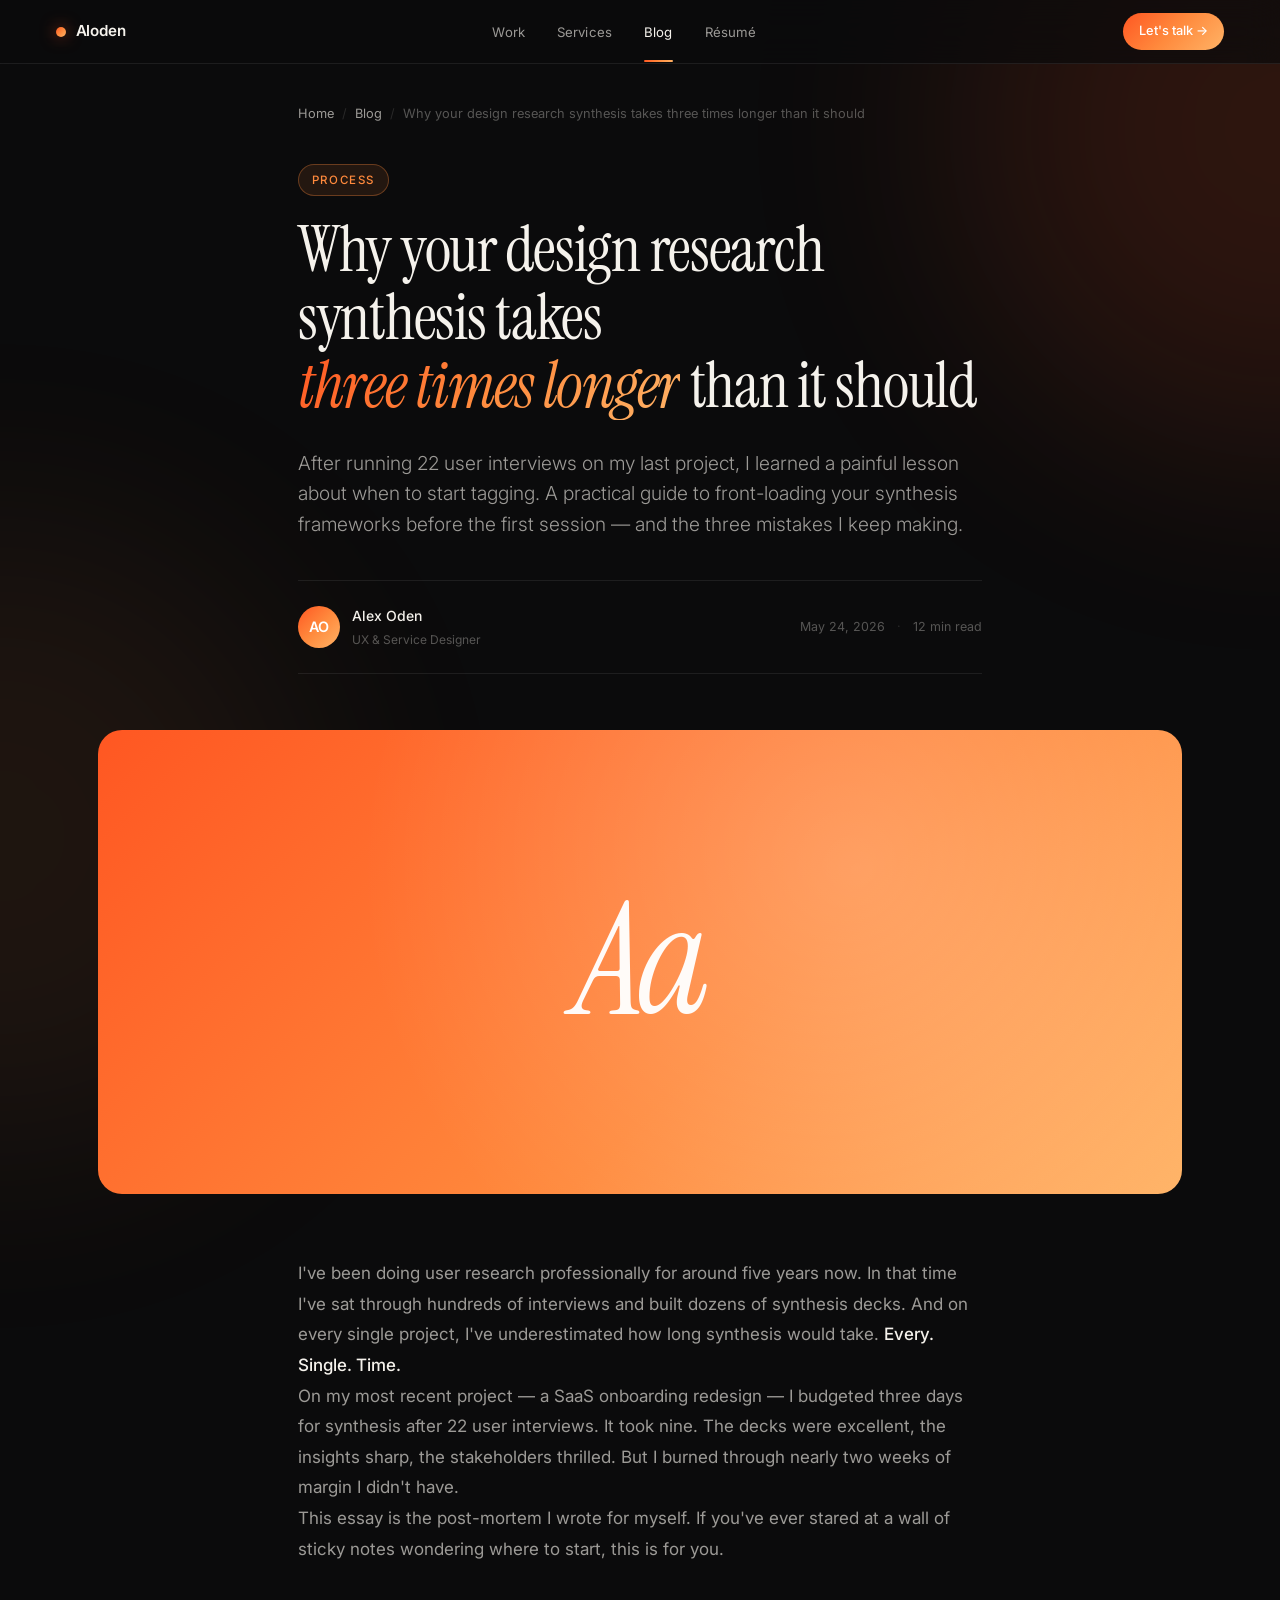
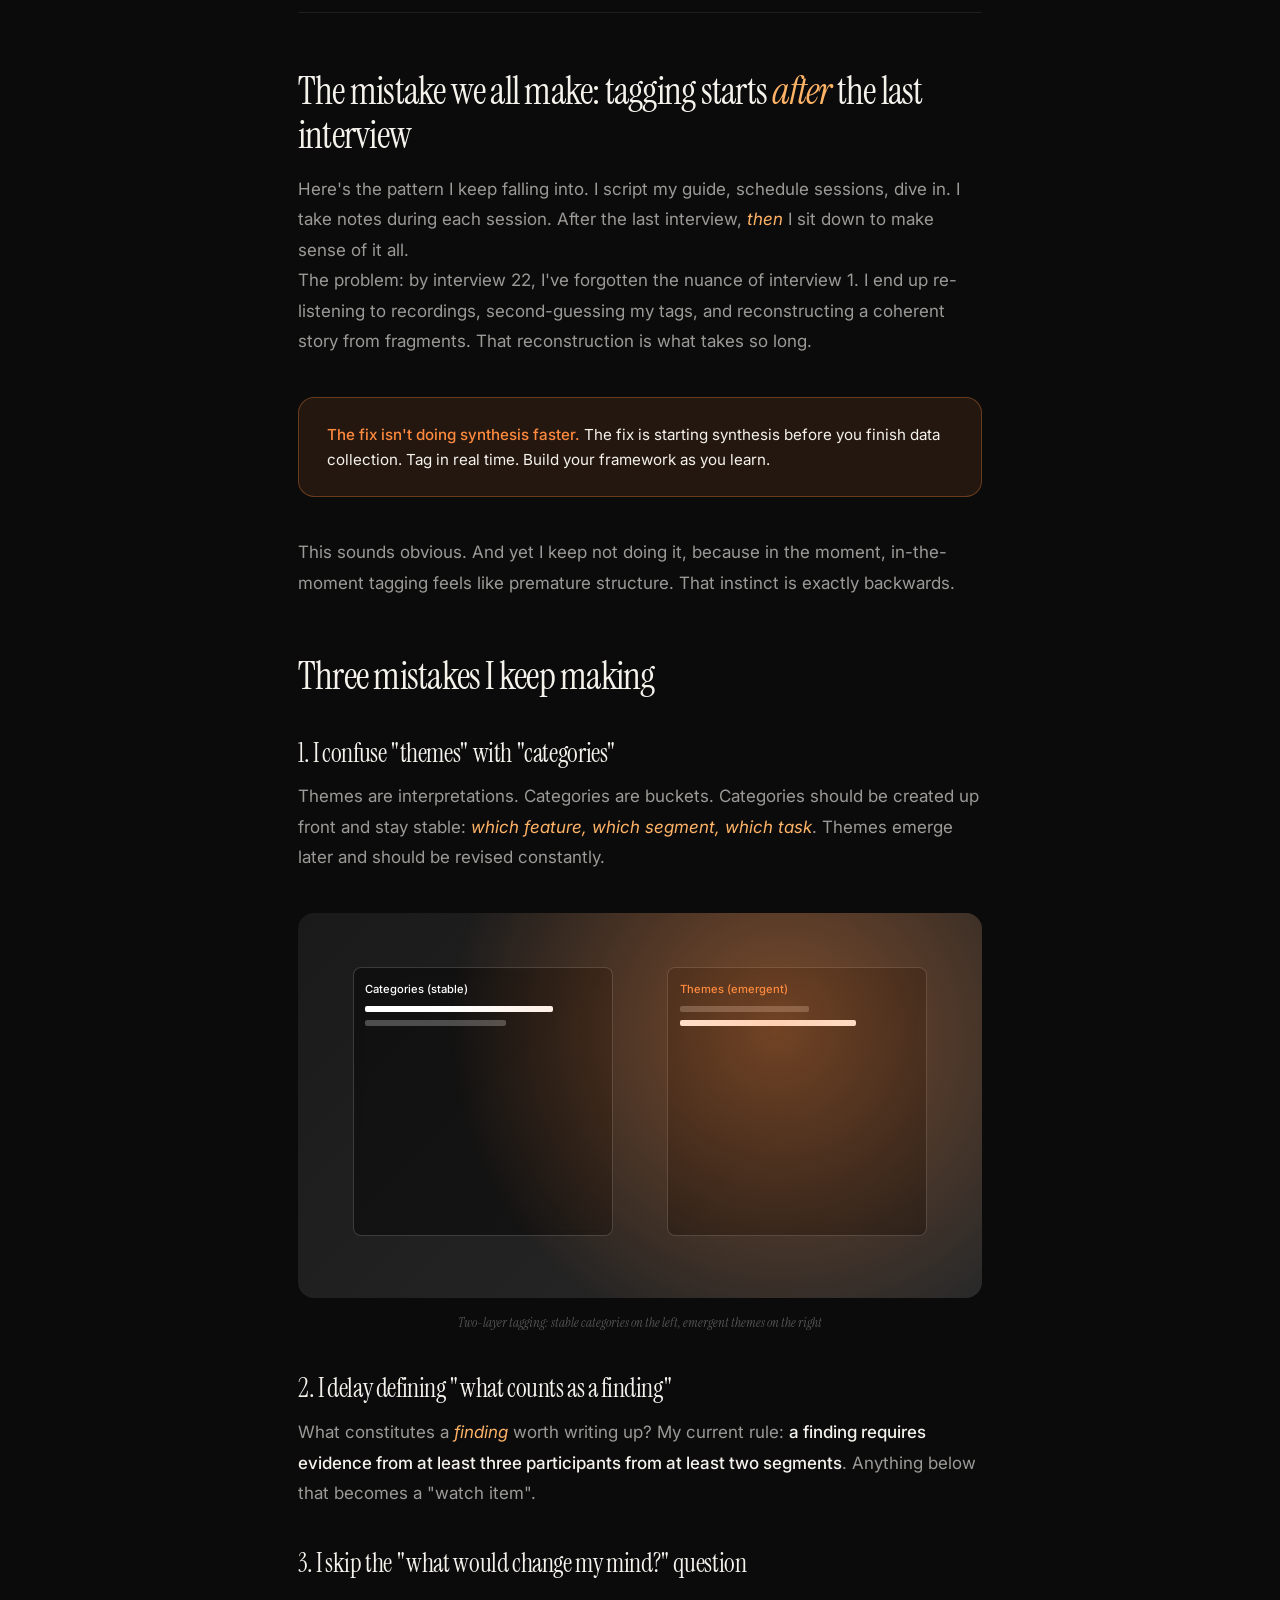
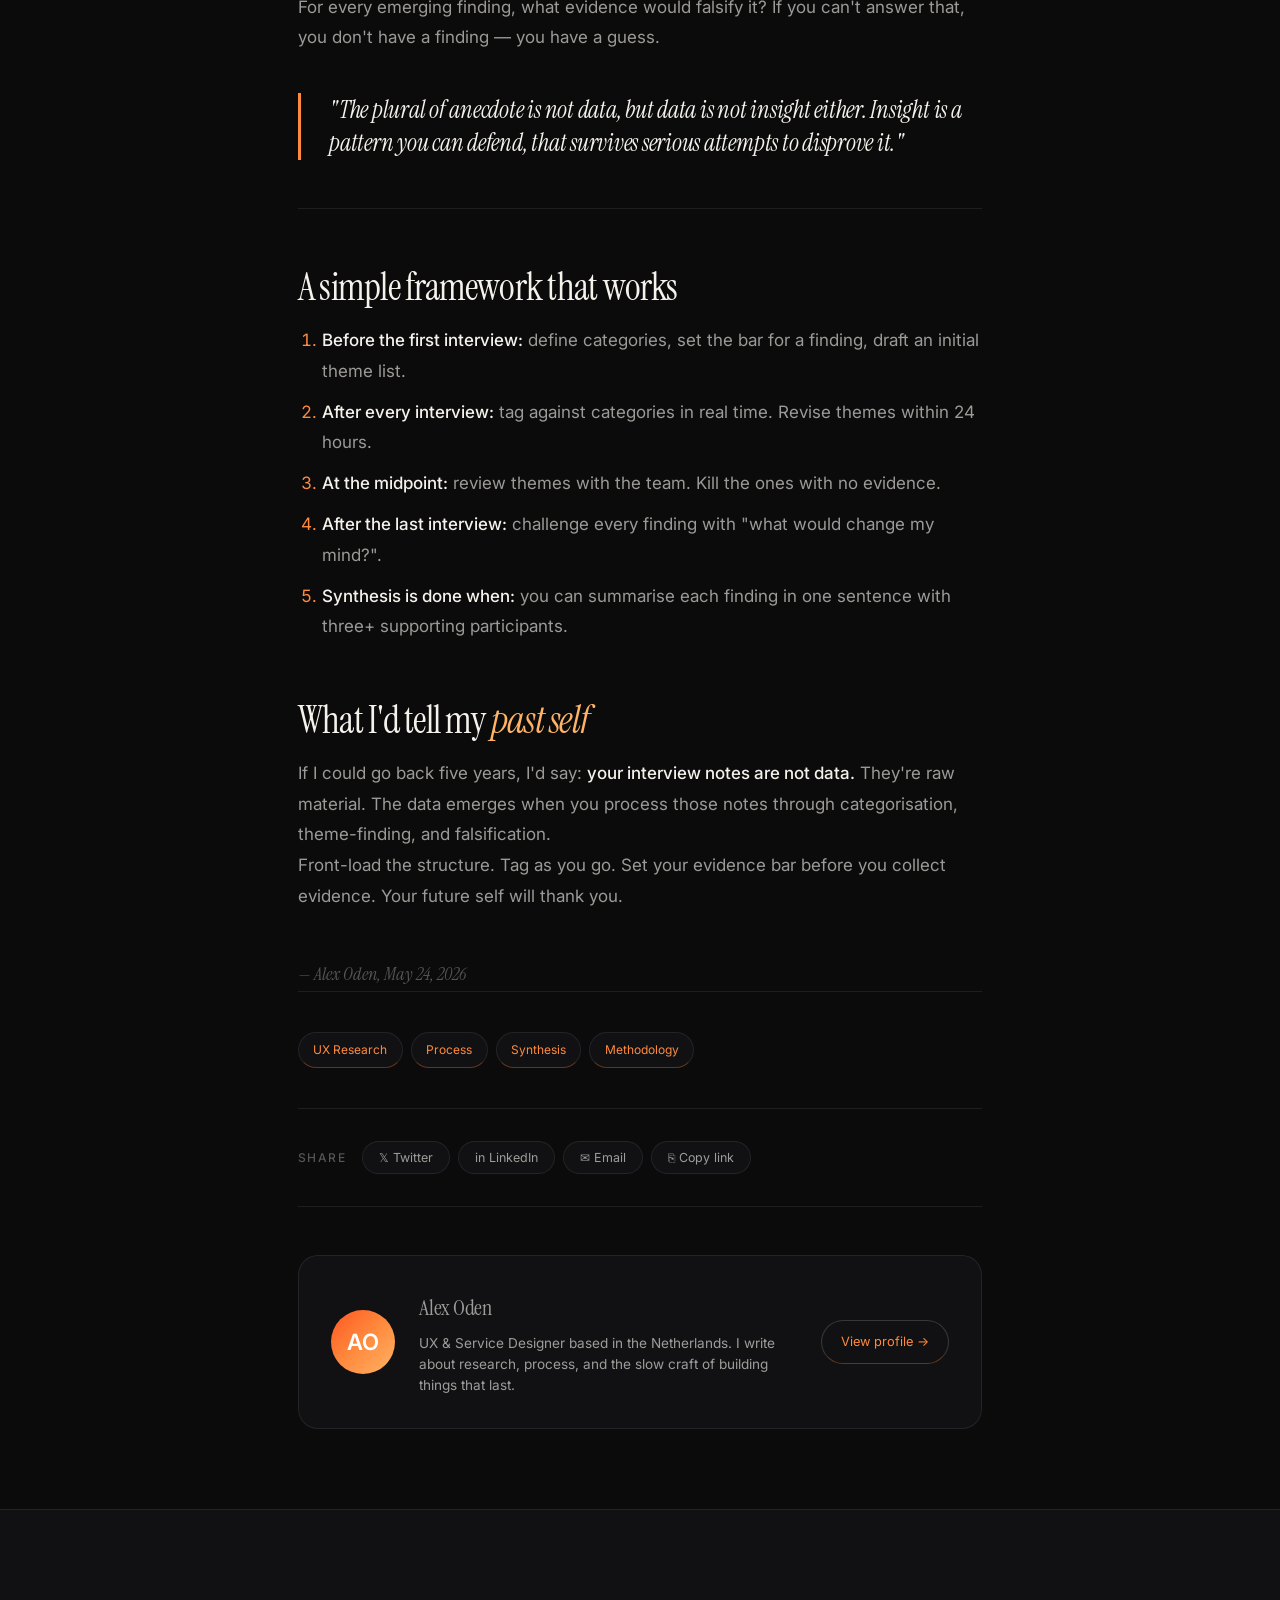
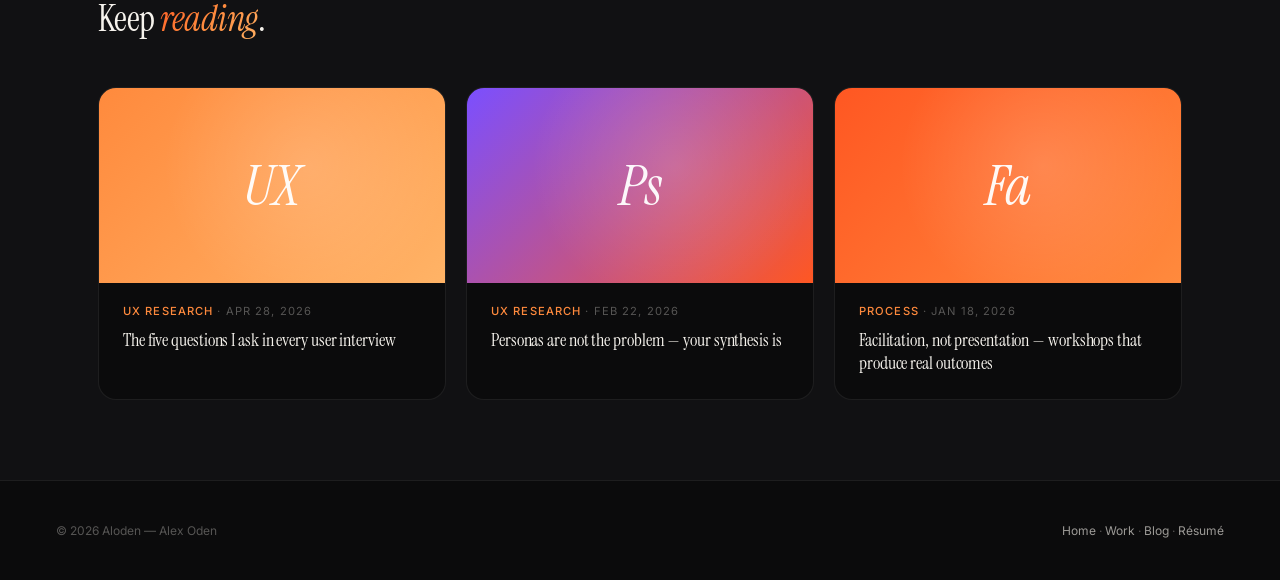
==== blog-single.html @ 579421c5 "Website files upload" ====
<!DOCTYPE html>
<html lang="en">
<head>
<meta charset="UTF-8">
<meta name="viewport" content="width=device-width, initial-scale=1.0">
<title>Why your design research synthesis takes three times longer than it should — Aloden</title>
<link rel="preconnect" href="https://fonts.googleapis.com">
<link rel="preconnect" href="https://fonts.gstatic.com" crossorigin>
<link href="https://fonts.googleapis.com/css2?family=Instrument+Serif:ital@0;1&family=Inter:wght@300;400;500;600&display=swap" rel="stylesheet">
<link rel="stylesheet" href="assets/css/styles.css">
<style>
/* ===== PAGE-SPECIFIC: blog-single.html ===== */
.progress{position:fixed;top:var(--nh);left:0;right:0;height:2px;z-index:99;background:transparent}
.progress-fill{height:100%;background:var(--o-grad);width:0;transition:width .1s ease;box-shadow:0 0 8px rgba(255,138,61,.6)}
.breadcrumb{padding:calc(var(--nh) + 2.5rem) 0 0;font-size:.8rem;color:var(--ts);display:flex;align-items:center;gap:.5rem;flex-wrap:wrap}
.breadcrumb a{color:var(--tm);text-decoration:none;transition:color .2s}
.breadcrumb a:hover{color:var(--o2)}
.breadcrumb .sep{opacity:.4}
.post-header{padding:2.5rem 0 3.5rem}
.post-cat{display:inline-flex;align-items:center;gap:.5rem;color:var(--o2);font-size:.72rem;letter-spacing:.14em;text-transform:uppercase;font-weight:500;margin-bottom:1.25rem;background:var(--o-soft);padding:.35rem .8rem;border-radius:99px;border:1px solid var(--o-border)}
.post-title{font-family:var(--fd);font-weight:400;line-height:1.06;letter-spacing:-.02em;font-size:clamp(2.25rem,5vw,4rem);margin-bottom:1.75rem}
.post-title em{font-style:italic}
.post-lede{font-size:clamp(1.1rem,1.5vw,1.25rem);color:var(--tm);line-height:1.6;margin-bottom:2.5rem;font-weight:300}
.post-byline{display:flex;align-items:center;gap:1.25rem;padding:1.5rem 0;border-top:1px solid var(--line);border-bottom:1px solid var(--line);flex-wrap:wrap}
.post-author{display:flex;align-items:center;gap:.75rem}
.post-avatar{width:42px;height:42px;border-radius:50%;background:var(--o-grad);display:flex;align-items:center;justify-content:center;color:#fff;font-size:.9rem;font-weight:600}
.post-author-info{display:flex;flex-direction:column;gap:.15rem}
.post-author-name{font-size:.875rem;color:var(--t);font-weight:500}
.post-author-role{font-size:.75rem;color:var(--ts)}
.post-byline-meta{display:flex;align-items:center;gap:.75rem;font-size:.78rem;color:var(--ts);margin-left:auto;flex-wrap:wrap}
.post-byline-meta .sep{opacity:.4}
.post-cover{margin:0 auto 4rem;max-width:1180px;padding:0 clamp(1.5rem,4vw,3rem)}
.post-cover-img{aspect-ratio:21/9;border-radius:24px;overflow:hidden;background:linear-gradient(135deg,#FF5722,#FF8A3D 60%,#FFB366);position:relative;display:flex;align-items:center;justify-content:center}
.post-cover-img::before{content:'';position:absolute;inset:0;background:radial-gradient(circle at 70% 30%,rgba(255,255,255,.2),transparent 60%)}
.post-cover-mark{font-family:var(--fd);font-size:clamp(6rem,12vw,10rem);font-style:italic;color:rgba(255,255,255,.96);line-height:1;letter-spacing:-.03em;position:relative;z-index:1}
.article{padding-bottom:5rem;font-size:1.0625rem;line-height:1.8;color:var(--tm)}
.article > * + *{margin-top:1.5rem}
.article h2{font-family:var(--fd);font-weight:400;font-size:clamp(1.75rem,3vw,2.5rem);line-height:1.15;letter-spacing:-.02em;color:var(--t);margin-top:3.5rem;margin-bottom:1rem}
.article h2 em{font-style:italic}
.article h3{font-family:var(--fd);font-weight:400;font-size:clamp(1.35rem,2vw,1.75rem);line-height:1.2;letter-spacing:-.015em;color:var(--t);margin-top:2.5rem;margin-bottom:.75rem}
.article strong{color:var(--t);font-weight:500}
.article em{font-style:italic;color:var(--o3)}
.article a{color:var(--o2);text-decoration:none;border-bottom:1px solid var(--o-border);transition:color .2s,border-color .2s}
.article a:hover{color:var(--o3);border-color:var(--o3)}
.article ul,.article ol{padding-left:1.5rem}
.article li{margin-bottom:.65rem;color:var(--tm)}
.article li::marker{color:var(--o2)}
.article blockquote{border-left:3px solid var(--o2);padding:0 0 0 1.75rem;margin:2.5rem 0;font-family:var(--fd);font-style:italic;font-size:1.5rem;line-height:1.4;color:var(--t);letter-spacing:-.01em}
.article hr{border:none;border-top:1px solid var(--line);margin:3rem 0;position:relative;text-align:center}
.article hr::after{content:'✦';position:absolute;top:50%;left:50%;transform:translate(-50%,-50%);background:var(--bg);padding:0 1rem;color:var(--o2);font-size:.85rem}
.callout{margin:2.5rem 0;padding:1.5rem 1.75rem;background:var(--o-soft);border:1px solid var(--o-border);border-radius:16px;font-size:.95rem;line-height:1.65;color:var(--t);position:relative}
.callout strong{color:var(--o2)}
.article-figure{margin:2.5rem 0}
.article-figure-img{aspect-ratio:16/9;border-radius:16px;overflow:hidden;position:relative;display:flex;align-items:center;justify-content:center;background:linear-gradient(135deg,#1a1a1a,#2a2a2a)}
.article-figure-img::after{content:'';position:absolute;inset:0;background:radial-gradient(circle at 70% 30%,rgba(255,138,61,.4),transparent 60%)}
.article-figure-cap{padding:.85rem 0 0;font-size:.8rem;color:var(--ts);text-align:center;font-style:italic;font-family:var(--fd)}
.post-tags{display:flex;flex-wrap:wrap;gap:.5rem;padding:2.5rem 0;border-top:1px solid var(--line)}
.post-tag{font-size:.75rem;padding:.4rem .9rem;border-radius:99px;background:var(--bg2);border:1px solid var(--line);color:var(--tm);text-decoration:none;transition:all .25s}
.post-tag:hover{border-color:var(--o-border);color:var(--o2);background:var(--o-soft)}
.share{display:flex;align-items:center;gap:1rem;padding:2rem 0;border-top:1px solid var(--line);border-bottom:1px solid var(--line);flex-wrap:wrap}
.share-lbl{font-size:.75rem;letter-spacing:.12em;text-transform:uppercase;color:var(--ts);font-weight:500}
.share-buttons{display:flex;gap:.5rem;flex-wrap:wrap}
.share-btn{display:inline-flex;align-items:center;gap:.45rem;padding:.5rem 1rem;border-radius:99px;background:var(--bg2);border:1px solid var(--line);color:var(--tm);font-size:.78rem;text-decoration:none;cursor:pointer;transition:all .25s;font-family:inherit}
.share-btn:hover{border-color:var(--o-border);color:var(--o2);background:var(--o-soft)}
.author-card{margin-top:3rem;padding:2rem;background:var(--bg2);border:1px solid var(--line);border-radius:20px;display:flex;align-items:center;gap:1.5rem;flex-wrap:wrap}
.author-card-avatar{width:64px;height:64px;border-radius:50%;background:var(--o-grad);display:flex;align-items:center;justify-content:center;color:#fff;font-size:1.4rem;font-weight:600;flex-shrink:0}
.author-card-info{flex:1;min-width:200px}
.author-card-name{font-family:var(--fd);font-size:1.4rem;font-weight:400;margin-bottom:.25rem;letter-spacing:-.01em}
.author-card-bio{font-size:.85rem;color:var(--tm);line-height:1.55}
.author-card-link{display:inline-flex;align-items:center;gap:.4rem;padding:.6rem 1.2rem;border-radius:99px;background:transparent;border:1px solid var(--line2);color:var(--t);text-decoration:none;font-size:.8rem;transition:all .25s}
.author-card-link:hover{background:var(--o-soft);border-color:var(--o-border);color:var(--o2)}
.related{padding:5rem 0;background:var(--bg2);border-top:1px solid var(--line)}
.related-h{font-family:var(--fd);font-size:clamp(1.75rem,3vw,2.25rem);font-weight:400;letter-spacing:-.015em;margin-bottom:2.5rem}
.related-h em{font-style:italic}
.related-grid{display:grid;grid-template-columns:repeat(3,1fr);gap:1.25rem}
.related-card{display:flex;flex-direction:column;background:var(--bg);border:1px solid var(--line);border-radius:18px;overflow:hidden;text-decoration:none;color:inherit;transition:border-color .3s,transform .3s}
.related-card:hover{border-color:var(--o-border);transform:translateY(-4px)}
.related-visual{aspect-ratio:16/9;display:flex;align-items:center;justify-content:center;position:relative}
.related-visual::before{content:'';position:absolute;inset:0;background:radial-gradient(circle at 60% 40%,rgba(255,255,255,.15),transparent 60%)}
.related-mark{font-family:var(--fd);font-size:3.5rem;font-style:italic;color:rgba(255,255,255,.95);position:relative;z-index:1;line-height:1}
.r-bg-1{background:linear-gradient(135deg,#FF8A3D,#FFB366)}
.r-bg-2{background:linear-gradient(135deg,#7B4FFF,#FF5722)}
.r-bg-3{background:linear-gradient(135deg,#FF5722,#FF8A3D)}
.related-body{padding:1.25rem 1.5rem 1.5rem;flex:1;display:flex;flex-direction:column;gap:.5rem}
.related-meta{font-size:.7rem;letter-spacing:.1em;text-transform:uppercase;color:var(--ts)}
.related-cat{color:var(--o2);font-weight:500}
.related-title{font-family:var(--fd);font-size:1.15rem;font-weight:400;line-height:1.25;letter-spacing:-.005em;color:var(--t)}
@media(max-width:840px){
  .related-grid{grid-template-columns:1fr}
  .post-byline-meta{margin-left:0;width:100%}
}
</style>
</head>
<body>

<div class="glow g1"></div>
<div class="glow g2"></div>

<nav id="nav" aria-label="Main navigation">
  <a href="index.html" class="nav-logo"><span class="logo-dot"></span>Aloden</a>
  <ul class="nav-links">
    <li><a href="work.html">Work</a></li>
    <li><a href="index.html#services">Services</a></li>
    <li><a href="blog.html" class="active">Blog</a></li>
    <li><a href="resume.html">Résumé</a></li>
  </ul>
  <div class="nav-right">
    <a href="index.html#contact" class="nav-cta">Let's talk →</a>
    <button class="hamburger" id="hamburger" aria-label="Open menu"><span></span><span></span><span></span></button>
  </div>
</nav>

<div class="mobile-menu" id="mobileMenu">
  <nav class="mobile-menu-links" aria-label="Mobile navigation menu">
    <a href="work.html"><span class="num">01</span>Work</a>
    <a href="index.html#services"><span class="num">02</span>Services</a>
    <a href="blog.html"><span class="num">03</span>Blog</a>
    <a href="resume.html"><span class="num">04</span>Résumé</a>
  </nav>
  <div class="mobile-menu-foot">
    <a href="index.html#contact" class="mobile-menu-cta">Let's talk →</a>
    <div class="mobile-menu-social"><a href="#">LinkedIn</a><a href="#">Dribbble</a><a href="mailto:hello@aloden.nl">Email</a></div>
  </div>
</div>

<div class="progress"><div class="progress-fill" id="progressFill"></div></div>

<div class="wrap-narrow">
  <div class="breadcrumb fu">
    <a href="index.html">Home</a><span class="sep">/</span><a href="blog.html">Blog</a><span class="sep">/</span><span>Why your design research synthesis takes three times longer than it should</span>
  </div>
</div>

<header class="post-header">
  <div class="wrap-narrow">
    <div class="post-cat fu">Process</div>
    <h1 class="post-title fu" style="transition-delay:.06s">Why your design research synthesis takes <em class="grad">three times longer</em> than it should</h1>
    <p class="post-lede fu" style="transition-delay:.12s">After running 22 user interviews on my last project, I learned a painful lesson about when to start tagging. A practical guide to front-loading your synthesis frameworks before the first session — and the three mistakes I keep making.</p>
    <div class="post-byline fu" style="transition-delay:.18s">
      <div class="post-author">
        <div class="post-avatar">AO</div>
        <div class="post-author-info"><div class="post-author-name">Alex Oden</div><div class="post-author-role">UX & Service Designer</div></div>
      </div>
      <div class="post-byline-meta"><span>May 24, 2026</span><span class="sep">·</span><span>12 min read</span></div>
    </div>
  </div>
</header>

<div class="post-cover fu">
  <div class="post-cover-img"><span class="post-cover-mark">Aa</span></div>
</div>

<article class="article">
  <div class="wrap-narrow">
    <p>I've been doing user research professionally for around five years now. In that time I've sat through hundreds of interviews and built dozens of synthesis decks. And on every single project, I've underestimated how long synthesis would take. <strong>Every. Single. Time.</strong></p>
    <p>On my most recent project — a SaaS onboarding redesign — I budgeted three days for synthesis after 22 user interviews. It took nine. The decks were excellent, the insights sharp, the stakeholders thrilled. But I burned through nearly two weeks of margin I didn't have.</p>
    <p>This essay is the post-mortem I wrote for myself. If you've ever stared at a wall of sticky notes wondering where to start, this is for you.</p>

    <hr>

    <h2>The mistake we all make: tagging starts <em>after</em> the last interview</h2>
    <p>Here's the pattern I keep falling into. I script my guide, schedule sessions, dive in. I take notes during each session. After the last interview, <em>then</em> I sit down to make sense of it all.</p>
    <p>The problem: by interview 22, I've forgotten the nuance of interview 1. I end up re-listening to recordings, second-guessing my tags, and reconstructing a coherent story from fragments. That reconstruction is what takes so long.</p>

    <div class="callout"><strong>The fix isn't doing synthesis faster.</strong> The fix is starting synthesis before you finish data collection. Tag in real time. Build your framework as you learn.</div>

    <p>This sounds obvious. And yet I keep not doing it, because in the moment, in-the-moment tagging feels like premature structure. That instinct is exactly backwards.</p>

    <h2>Three mistakes I keep making</h2>

    <h3>1. I confuse "themes" with "categories"</h3>
    <p>Themes are interpretations. Categories are buckets. Categories should be created up front and stay stable: <em>which feature, which segment, which task</em>. Themes emerge later and should be revised constantly.</p>

    <div class="article-figure">
      <div class="article-figure-img">
        <div class="viz-mockup" style="top:14%;left:8%;width:38%;height:70%;"><div style="font-weight:500;font-size:.7rem">Categories (stable)</div><div class="viz-bar fill" style="width:80%"></div><div class="viz-bar" style="width:60%"></div></div>
        <div class="viz-mockup" style="top:14%;right:8%;width:38%;height:70%;"><div style="font-weight:500;font-size:.7rem;color:#FF8A3D">Themes (emergent)</div><div class="viz-bar" style="width:55%"></div><div class="viz-bar fill" style="width:75%"></div></div>
      </div>
      <div class="article-figure-cap">Two-layer tagging: stable categories on the left, emergent themes on the right</div>
    </div>

    <h3>2. I delay defining "what counts as a finding"</h3>
    <p>What constitutes a <em>finding</em> worth writing up? My current rule: <strong>a finding requires evidence from at least three participants from at least two segments</strong>. Anything below that becomes a "watch item".</p>

    <h3>3. I skip the "what would change my mind?" question</h3>
    <p>For every emerging finding, what evidence would falsify it? If you can't answer that, you don't have a finding — you have a guess.</p>

    <blockquote>"The plural of anecdote is not data, but data is not insight either. Insight is a pattern you can defend, that survives serious attempts to disprove it."</blockquote>

    <hr>

    <h2>A simple framework that works</h2>
    <ol>
      <li><strong>Before the first interview:</strong> define categories, set the bar for a finding, draft an initial theme list.</li>
      <li><strong>After every interview:</strong> tag against categories in real time. Revise themes within 24 hours.</li>
      <li><strong>At the midpoint:</strong> review themes with the team. Kill the ones with no evidence.</li>
      <li><strong>After the last interview:</strong> challenge every finding with "what would change my mind?".</li>
      <li><strong>Synthesis is done when:</strong> you can summarise each finding in one sentence with three+ supporting participants.</li>
    </ol>

    <h2>What I'd tell my <em>past self</em></h2>
    <p>If I could go back five years, I'd say: <strong>your interview notes are not data.</strong> They're raw material. The data emerges when you process those notes through categorisation, theme-finding, and falsification.</p>
    <p>Front-load the structure. Tag as you go. Set your evidence bar before you collect evidence. Your future self will thank you.</p>

    <p style="margin-top:3rem;color:var(--ts);font-style:italic;font-family:var(--fd);font-size:1.1rem">— Alex Oden, May 24, 2026</p>

    <div class="post-tags">
      <a href="#" class="post-tag">UX Research</a><a href="#" class="post-tag">Process</a><a href="#" class="post-tag">Synthesis</a><a href="#" class="post-tag">Methodology</a>
    </div>

    <div class="share">
      <div class="share-lbl">Share</div>
      <div class="share-buttons">
        <button class="share-btn">𝕏 Twitter</button>
        <button class="share-btn">in LinkedIn</button>
        <button class="share-btn">✉ Email</button>
        <button class="share-btn" onclick="navigator.clipboard?.writeText(location.href);this.textContent='✓ Copied'">⎘ Copy link</button>
      </div>
    </div>

    <div class="author-card">
      <div class="author-card-avatar">AO</div>
      <div class="author-card-info">
        <div class="author-card-name">Alex Oden</div>
        <div class="author-card-bio">UX & Service Designer based in the Netherlands. I write about research, process, and the slow craft of building things that last.</div>
      </div>
      <a href="index.html" class="author-card-link">View profile →</a>
    </div>
  </div>
</article>

<section class="related">
  <div class="wrap-mid">
    <h2 class="related-h fu">Keep <em class="grad">reading</em>.</h2>
    <div class="related-grid">
      <a href="blog-single.html" class="related-card fu"><div class="related-visual r-bg-1"><span class="related-mark">UX</span></div><div class="related-body"><div class="related-meta"><span class="related-cat">UX Research</span> · Apr 28, 2026</div><div class="related-title">The five questions I ask in every user interview</div></div></a>
      <a href="blog-single.html" class="related-card fu" style="transition-delay:.06s"><div class="related-visual r-bg-2"><span class="related-mark">Ps</span></div><div class="related-body"><div class="related-meta"><span class="related-cat">UX Research</span> · Feb 22, 2026</div><div class="related-title">Personas are not the problem — your synthesis is</div></div></a>
      <a href="blog-single.html" class="related-card fu" style="transition-delay:.12s"><div class="related-visual r-bg-3"><span class="related-mark">Fa</span></div><div class="related-body"><div class="related-meta"><span class="related-cat">Process</span> · Jan 18, 2026</div><div class="related-title">Facilitation, not presentation — workshops that produce real outcomes</div></div></a>
    </div>
  </div>
</section>

<footer>
  <span>© 2026 Aloden — Alex Oden</span>
  <span><a href="index.html">Home</a> · <a href="work.html">Work</a> · <a href="blog.html">Blog</a> · <a href="resume.html">Résumé</a></span>
</footer>

<script src="assets/js/main.js" defer></script>
</body>
</html>
---- assets/css/styles.css ----
/* ============================================================
   ALODEN — SHARED STYLESHEET
   Used across all pages: index, work, work-single, blog,
   blog-single, resume. Edit once, applies everywhere.
   ============================================================ */

/* ---------- 1. RESET & TOKENS ---------- */
*,*::before,*::after{box-sizing:border-box;margin:0;padding:0}

:root{
  /* Backgrounds */
  --bg:#0B0B0C;
  --bg2:#111113;
  --bg3:#16161A;
  /* Lines */
  --line:rgba(255,255,255,0.08);
  --line2:rgba(255,255,255,0.16);
  /* Text */
  --t:#F5F2EC;
  --tm:rgba(245,242,236,0.62);
  --ts:rgba(245,242,236,0.32);
  /* Orange brand palette */
  --o1:#FF5722;
  --o2:#FF8A3D;
  --o3:#FFB366;
  --o-grad:linear-gradient(135deg,#FF5722 0%,#FF8A3D 50%,#FFB366 100%);
  --o-grad-r:linear-gradient(90deg,#FF5722 0%,#FF8A3D 100%);
  --o-soft:rgba(255,138,61,0.10);
  --o-soft2:rgba(255,138,61,0.18);
  --o-border:rgba(255,138,61,0.32);
  /* Fonts */
  --fd:'Instrument Serif',Georgia,serif;
  --fb:'Inter',-apple-system,BlinkMacSystemFont,sans-serif;
  /* Layout */
  --nh:64px;
  --wrap:1440px;
}

html{scroll-behavior:smooth}
html,body{overflow-x:hidden;max-width:100vw}
body{
  background:var(--bg);
  color:var(--t);
  font-family:var(--fb);
  font-size:16px;
  line-height:1.6;
  -webkit-font-smoothing:antialiased;
}

/* ---------- 2. UTILITIES ---------- */
.grad{
  background:var(--o-grad);
  -webkit-background-clip:text;
  background-clip:text;
  -webkit-text-fill-color:transparent;
  color:transparent;
  display:inline-block;
}

.wrap{
  max-width:var(--wrap);
  margin:0 auto;
  padding:0 clamp(1.5rem,4vw,3rem);
  position:relative;
  z-index:1;
}
.wrap-narrow{max-width:780px;margin:0 auto;padding:0 clamp(1.5rem,4vw,3rem);position:relative;z-index:1}
.wrap-mid{max-width:1180px;margin:0 auto;padding:0 clamp(1.5rem,4vw,3rem);position:relative;z-index:1}

section{padding:7rem 0;position:relative}

/* Ambient glow */
.glow{position:fixed;pointer-events:none;z-index:0;width:50vw;height:50vw;max-width:700px;max-height:700px;border-radius:50%;filter:blur(120px);opacity:.14}
.glow.g1{background:#FF5722;top:-15vw;right:0;transform:translateX(50%)}
.glow.g2{background:#FF8A3D;bottom:-20vw;left:0;transform:translateX(-50%);opacity:.08}

/* ---------- 3. NAVIGATION ---------- */
nav{
  position:fixed;top:0;left:0;right:0;z-index:100;height:var(--nh);
  display:flex;align-items:center;justify-content:space-between;
  padding:0 clamp(1.5rem,5vw,3.5rem);
  transition:background .3s,border-color .3s;
  border-bottom:1px solid transparent;
  background:rgba(11,11,12,.7);
  backdrop-filter:blur(16px);-webkit-backdrop-filter:blur(16px);
  border-color:var(--line);
}
nav.scrolled{background:rgba(11,11,12,.92)}
.nav-logo{display:flex;align-items:center;gap:.6rem;text-decoration:none;color:var(--t);font-weight:600;font-size:.95rem;letter-spacing:-.01em}
.logo-dot{width:10px;height:10px;border-radius:50%;background:var(--o-grad);box-shadow:0 0 16px rgba(255,87,34,.6)}
.nav-links{display:flex;align-items:center;gap:2rem;list-style:none}
.nav-links a{color:var(--tm);text-decoration:none;font-size:.825rem;letter-spacing:.01em;transition:color .2s;position:relative}
.nav-links a:hover,.nav-links a.active{color:var(--t)}
.nav-links a.active::after{content:'';position:absolute;left:0;right:0;bottom:-22px;height:2px;background:var(--o-grad);border-radius:2px}
.nav-right{display:flex;align-items:center;gap:1rem}
.nav-cta{display:inline-flex;align-items:center;gap:.4rem;padding:.5rem 1rem;border-radius:99px;background:var(--o-grad);color:#fff;text-decoration:none;font-size:.8rem;font-weight:500;transition:transform .2s,box-shadow .2s}
.nav-cta:hover{transform:translateY(-1px);box-shadow:0 8px 24px rgba(255,87,34,.32)}

/* Hamburger button */
.hamburger{display:none;width:42px;height:42px;border:1px solid var(--line2);border-radius:50%;background:transparent;cursor:pointer;position:relative;z-index:201;flex-shrink:0;transition:border-color .3s}
.hamburger:hover{border-color:var(--o-border)}
.hamburger span{position:absolute;left:50%;top:50%;width:16px;height:1.5px;background:var(--t);border-radius:2px;transform:translate(-50%,-50%);transition:transform .35s cubic-bezier(.16,1,.3,1),opacity .25s}
.hamburger span:nth-child(1){transform:translate(-50%,-5px)}
.hamburger span:nth-child(3){transform:translate(-50%,5px)}
.hamburger.open{border-color:var(--o-border)}
.hamburger.open span:nth-child(1){transform:translate(-50%,-50%) rotate(45deg)}
.hamburger.open span:nth-child(2){opacity:0}
.hamburger.open span:nth-child(3){transform:translate(-50%,-50%) rotate(-45deg)}

/* Mobile fullscreen menu */
.mobile-menu{position:fixed;inset:0;z-index:200;background:rgba(11,11,12,.98);backdrop-filter:blur(20px);-webkit-backdrop-filter:blur(20px);display:flex;flex-direction:column;justify-content:center;padding:0 clamp(1.5rem,8vw,4rem);opacity:0;visibility:hidden;transition:opacity .45s ease,visibility .45s ease}
.mobile-menu.open{opacity:1;visibility:visible}
.mobile-menu::before{content:'';position:absolute;width:80vw;height:80vw;max-width:600px;max-height:600px;background:radial-gradient(circle at 50% 50%,var(--o-soft2),transparent 60%);top:-10%;right:-20%;filter:blur(60px);pointer-events:none}
.mobile-menu-links{display:flex;flex-direction:column;gap:.25rem;position:relative;z-index:1}
.mobile-menu-links a{font-family:var(--fd);font-size:clamp(2.5rem,11vw,4rem);font-weight:400;color:var(--t);text-decoration:none;line-height:1.15;letter-spacing:-.02em;padding:.4rem 0;display:flex;align-items:center;gap:1rem;opacity:0;transform:translateY(30px);transition:opacity .5s cubic-bezier(.16,1,.3,1),transform .5s cubic-bezier(.16,1,.3,1),color .25s}
.mobile-menu.open .mobile-menu-links a{opacity:1;transform:translateY(0)}
.mobile-menu.open .mobile-menu-links a:nth-child(1){transition-delay:.1s}
.mobile-menu.open .mobile-menu-links a:nth-child(2){transition-delay:.16s}
.mobile-menu.open .mobile-menu-links a:nth-child(3){transition-delay:.22s}
.mobile-menu.open .mobile-menu-links a:nth-child(4){transition-delay:.28s}
.mobile-menu-links a .num{font-family:var(--fb);font-size:.85rem;color:var(--o2);font-weight:500;letter-spacing:.1em;opacity:.7}
.mobile-menu-links a:hover{color:var(--o2)}
.mobile-menu-foot{position:absolute;bottom:clamp(2rem,6vh,4rem);left:clamp(1.5rem,8vw,4rem);right:clamp(1.5rem,8vw,4rem);display:flex;justify-content:space-between;align-items:center;flex-wrap:wrap;gap:1rem;z-index:1;opacity:0;transform:translateY(20px);transition:opacity .5s ease .36s,transform .5s ease .36s}
.mobile-menu.open .mobile-menu-foot{opacity:1;transform:translateY(0)}
.mobile-menu-cta{display:inline-flex;align-items:center;gap:.5rem;padding:.85rem 1.75rem;border-radius:99px;background:var(--o-grad);color:#fff;text-decoration:none;font-size:.95rem;font-weight:500;font-family:var(--fb)}
.mobile-menu-social{display:flex;gap:1.25rem;font-family:var(--fb)}
.mobile-menu-social a{color:var(--tm);text-decoration:none;font-size:.85rem;transition:color .2s}
.mobile-menu-social a:hover{color:var(--o2)}
body.menu-open{overflow:hidden}

/* ---------- 4. TYPOGRAPHY ---------- */
.h-display{font-family:var(--fd);font-weight:400;line-height:1.02;letter-spacing:-.03em;font-size:clamp(2.75rem,5vw,5rem)}
.h-display em{font-style:italic}
.h-section{font-family:var(--fd);font-weight:400;line-height:1.06;letter-spacing:-.025em;font-size:clamp(2.25rem,5vw,4rem);margin-bottom:1.5rem}
.h-section em{font-style:italic}
.h-sub{font-family:var(--fd);font-weight:400;font-size:clamp(1.4rem,2.4vw,2rem);line-height:1.2;letter-spacing:-.015em;margin-bottom:1rem}

.label{display:inline-flex;align-items:center;gap:.55rem;font-size:.75rem;color:var(--tm);margin-bottom:1.5rem;letter-spacing:.02em}
.label .dot{width:6px;height:6px;border-radius:50%;background:var(--o-grad)}
.label-pill,.label-grad{display:inline-flex;align-items:center;gap:.5rem;background:var(--o-soft);color:var(--o2);padding:.35rem .8rem;border-radius:99px;border:1px solid var(--o-border);font-size:.7rem;letter-spacing:.04em;text-transform:uppercase;font-weight:500;margin-bottom:1.5rem}

/* ---------- 5. BUTTONS ---------- */
.btn-p{position:relative;display:inline-flex;align-items:center;gap:.65rem;padding:.95rem 1.85rem;border-radius:99px;background:var(--o-grad);color:#fff;text-decoration:none;font-size:.9rem;font-weight:500;border:none;cursor:pointer;overflow:hidden;isolation:isolate;font-family:inherit;transition:transform .4s cubic-bezier(.16,1,.3,1),box-shadow .4s cubic-bezier(.16,1,.3,1)}
.btn-p::before{content:'';position:absolute;inset:0;background:linear-gradient(115deg,transparent 30%,rgba(255,255,255,.42) 50%,transparent 70%);transform:translateX(-100%);transition:transform .85s cubic-bezier(.16,1,.3,1);z-index:-1}
.btn-p:hover{transform:translateY(-3px);box-shadow:0 16px 44px rgba(255,87,34,.5),inset 0 0 0 1px rgba(255,255,255,.12)}
.btn-p:hover::before{transform:translateX(100%)}
.btn-p:active{transform:translateY(-1px) scale(.98)}
.btn-p .arr{display:inline-block;transition:transform .4s cubic-bezier(.16,1,.3,1)}
.btn-p:hover .arr{transform:translateX(5px)}

.btn-s{position:relative;display:inline-flex;align-items:center;gap:.65rem;padding:.95rem 1.85rem;border-radius:99px;background:transparent;color:var(--t);text-decoration:none;font-size:.9rem;font-weight:500;border:1px solid var(--line2);overflow:hidden;isolation:isolate;font-family:inherit;cursor:pointer;transition:color .35s ease,border-color .35s ease,transform .4s cubic-bezier(.16,1,.3,1),box-shadow .4s cubic-bezier(.16,1,.3,1)}
.btn-s::before{content:'';position:absolute;inset:0;background:var(--o-grad);transform:translateX(-101%);transition:transform .55s cubic-bezier(.7,0,.2,1);z-index:-1}
.btn-s:hover{color:#fff;border-color:transparent;transform:translateY(-3px);box-shadow:0 16px 44px rgba(255,87,34,.38)}
.btn-s:hover::before{transform:translateX(0)}
.btn-s:active{transform:translateY(-1px) scale(.98)}
.btn-s .arr{display:inline-block;transition:transform .4s cubic-bezier(.16,1,.3,1)}
.btn-s:hover .arr{transform:translateX(5px)}

/* ---------- 6. TAGS / PILLS / SKILLS ---------- */
.tag,.pcard-tag{font-size:.7rem;padding:.25rem .7rem;border-radius:99px;background:rgba(255,255,255,.06);color:var(--tm);border:1px solid var(--line)}
.skill{font-size:.8rem;padding:.4rem .9rem;border-radius:99px;border:1px solid var(--line);color:var(--tm);background:var(--bg2);transition:all .25s}
.skill:hover{border-color:var(--o-border);color:var(--t);background:var(--o-soft)}
.skill.primary{background:var(--o-soft);color:var(--o2);border-color:var(--o-border)}
.skill-cloud{display:flex;flex-wrap:wrap;gap:.5rem}

/* ---------- 7. PROJECT CARDS ---------- */
.project-grid{display:grid;grid-template-columns:repeat(2,1fr);gap:1.5rem}
.pcard{position:relative;background:var(--bg2);border:1px solid var(--line);border-radius:20px;padding:1.5rem;overflow:hidden;text-decoration:none;color:inherit;transition:border-color .3s,transform .3s;cursor:pointer;display:flex;flex-direction:column}
.pcard:hover{border-color:var(--o-border);transform:translateY(-4px)}
.pcard.featured{grid-column:span 2}
.pcard-visual{position:relative;aspect-ratio:16/9;border-radius:14px;overflow:hidden;margin-bottom:1.25rem;background:var(--bg3);display:flex;align-items:center;justify-content:center}
.pcard.featured .pcard-visual{aspect-ratio:21/9}
.pcard-visual-inner{position:absolute;inset:0;display:flex;align-items:center;justify-content:center}
.pcard-tags{display:flex;flex-wrap:wrap;gap:.4rem;margin-bottom:1rem}
.pcard-title{font-family:var(--fd);font-size:1.65rem;font-weight:400;line-height:1.15;margin-bottom:1rem;letter-spacing:-.01em}
.pcard-desc{font-size:.875rem;color:var(--tm);line-height:1.6;margin-bottom:1.25rem;flex:1}
.pcard-foot{display:flex;justify-content:space-between;align-items:center;padding-top:1rem;border-top:1px solid var(--line);font-size:.75rem;color:var(--ts);margin-top:auto}
.pcard-arr{width:32px;height:32px;border-radius:50%;background:var(--o-grad);display:flex;align-items:center;justify-content:center;color:#fff;font-size:.85rem;transition:transform .3s}
.pcard:hover .pcard-arr{transform:rotate(-45deg) scale(1.1)}

/* Project visual gradient backgrounds */
.viz-grad{background:linear-gradient(135deg,#FF5722 0%,#FF8A3D 50%,#7B4FFF 100%)}
.viz-amber{background:linear-gradient(135deg,#FFB366 0%,#FF8A3D 100%)}
.viz-deep{background:radial-gradient(circle at 30% 30%,#FF5722,#1a0a05 70%)}
.viz-warm{background:linear-gradient(180deg,#FFA855 0%,#FF6B2B 100%)}
.viz-glow{background:radial-gradient(circle at 50% 60%,#FF8A3D 0%,#2a1408 60%)}
.viz-cool{background:linear-gradient(135deg,#2a1408 0%,#FF5722 100%)}
.viz-mono{background:linear-gradient(135deg,#1a1a1a 0%,#2a2a2a 100%);position:relative}
.viz-mono::after{content:'';position:absolute;inset:0;background:radial-gradient(circle at 70% 30%,rgba(255,138,61,.4),transparent 60%)}
.viz-mockup{position:absolute;background:rgba(0,0,0,.4);border:1px solid rgba(255,255,255,.18);border-radius:8px;backdrop-filter:blur(6px);-webkit-backdrop-filter:blur(6px);padding:.7rem;color:#fff;font-size:.7rem;display:flex;flex-direction:column;gap:.45rem}
.viz-bar{height:6px;border-radius:2px;background:rgba(255,255,255,.25)}
.viz-bar.fill{background:#fff}

/* ---------- 8. FOOTER ---------- */
footer{padding:2.5rem clamp(1.5rem,5vw,3.5rem);border-top:1px solid var(--line);display:flex;justify-content:space-between;align-items:center;flex-wrap:wrap;gap:.75rem;font-size:.75rem;color:var(--ts)}
footer a{color:var(--tm);text-decoration:none;transition:color .2s}
footer a:hover{color:var(--o2)}

/* ---------- 9. SCROLL ANIMATIONS ---------- */
.fu{opacity:0;transform:translateY(24px);transition:opacity .8s cubic-bezier(.16,1,.3,1),transform .8s cubic-bezier(.16,1,.3,1)}
.fu.vis{opacity:1;transform:translateY(0)}

/* ---------- 10. RESPONSIVE ---------- */
@media(max-width:840px){
  .nav-links{display:none}
  .hamburger{display:block}
  .project-grid{grid-template-columns:1fr}
  .pcard.featured{grid-column:span 1}
}
@media(max-width:560px){
  .nav-cta{display:none}
}
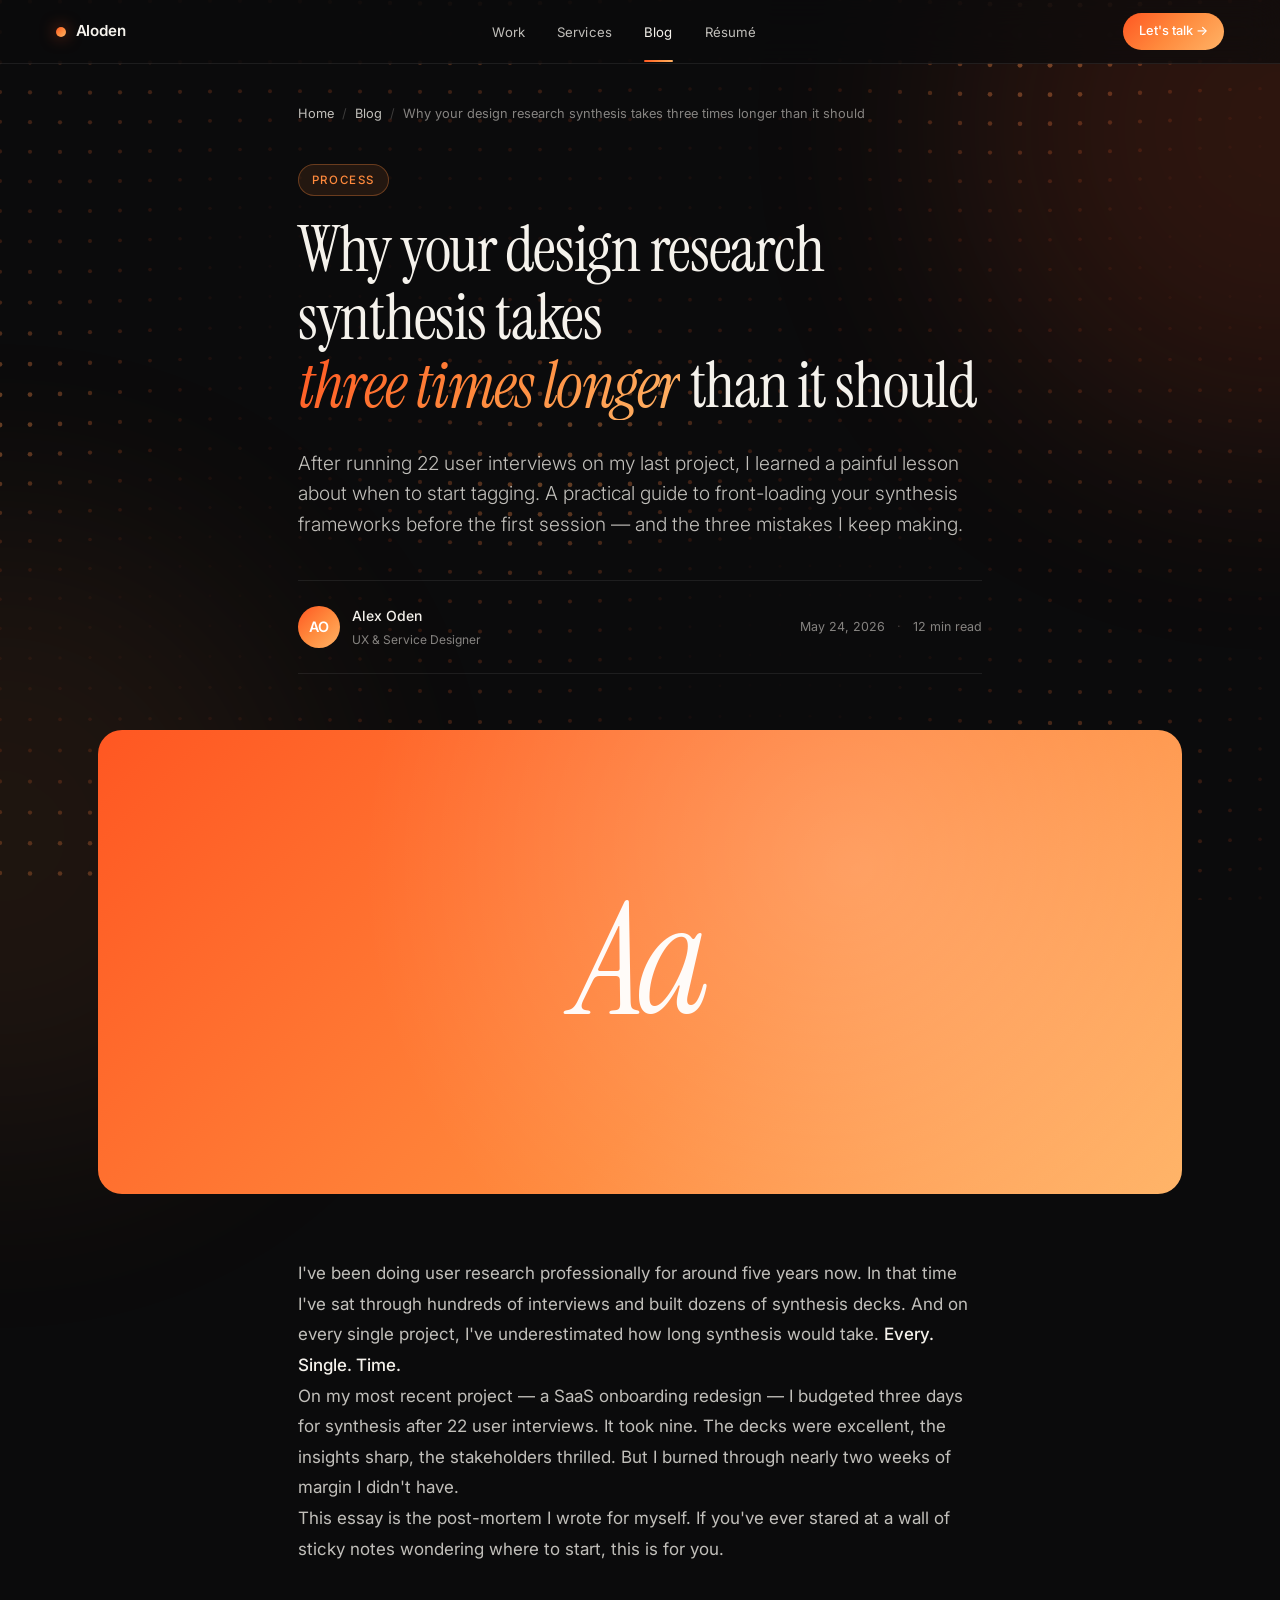
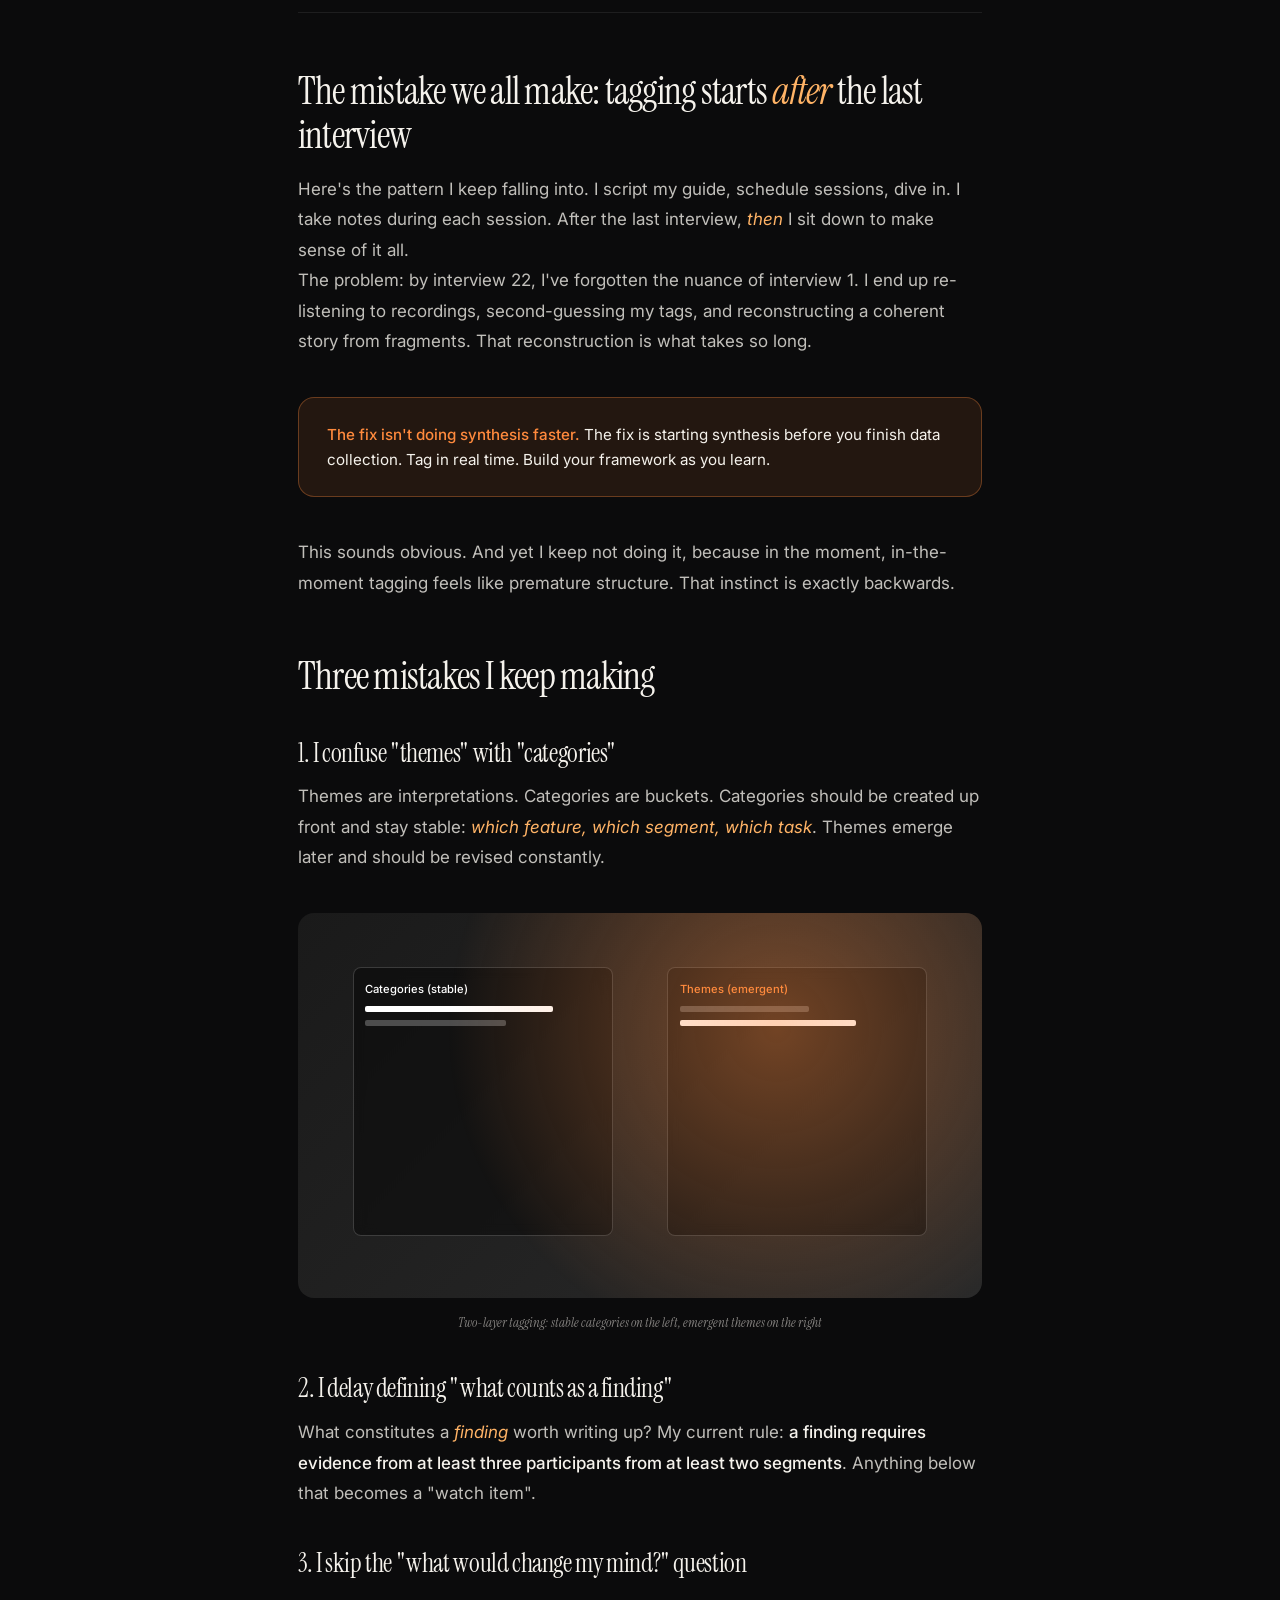
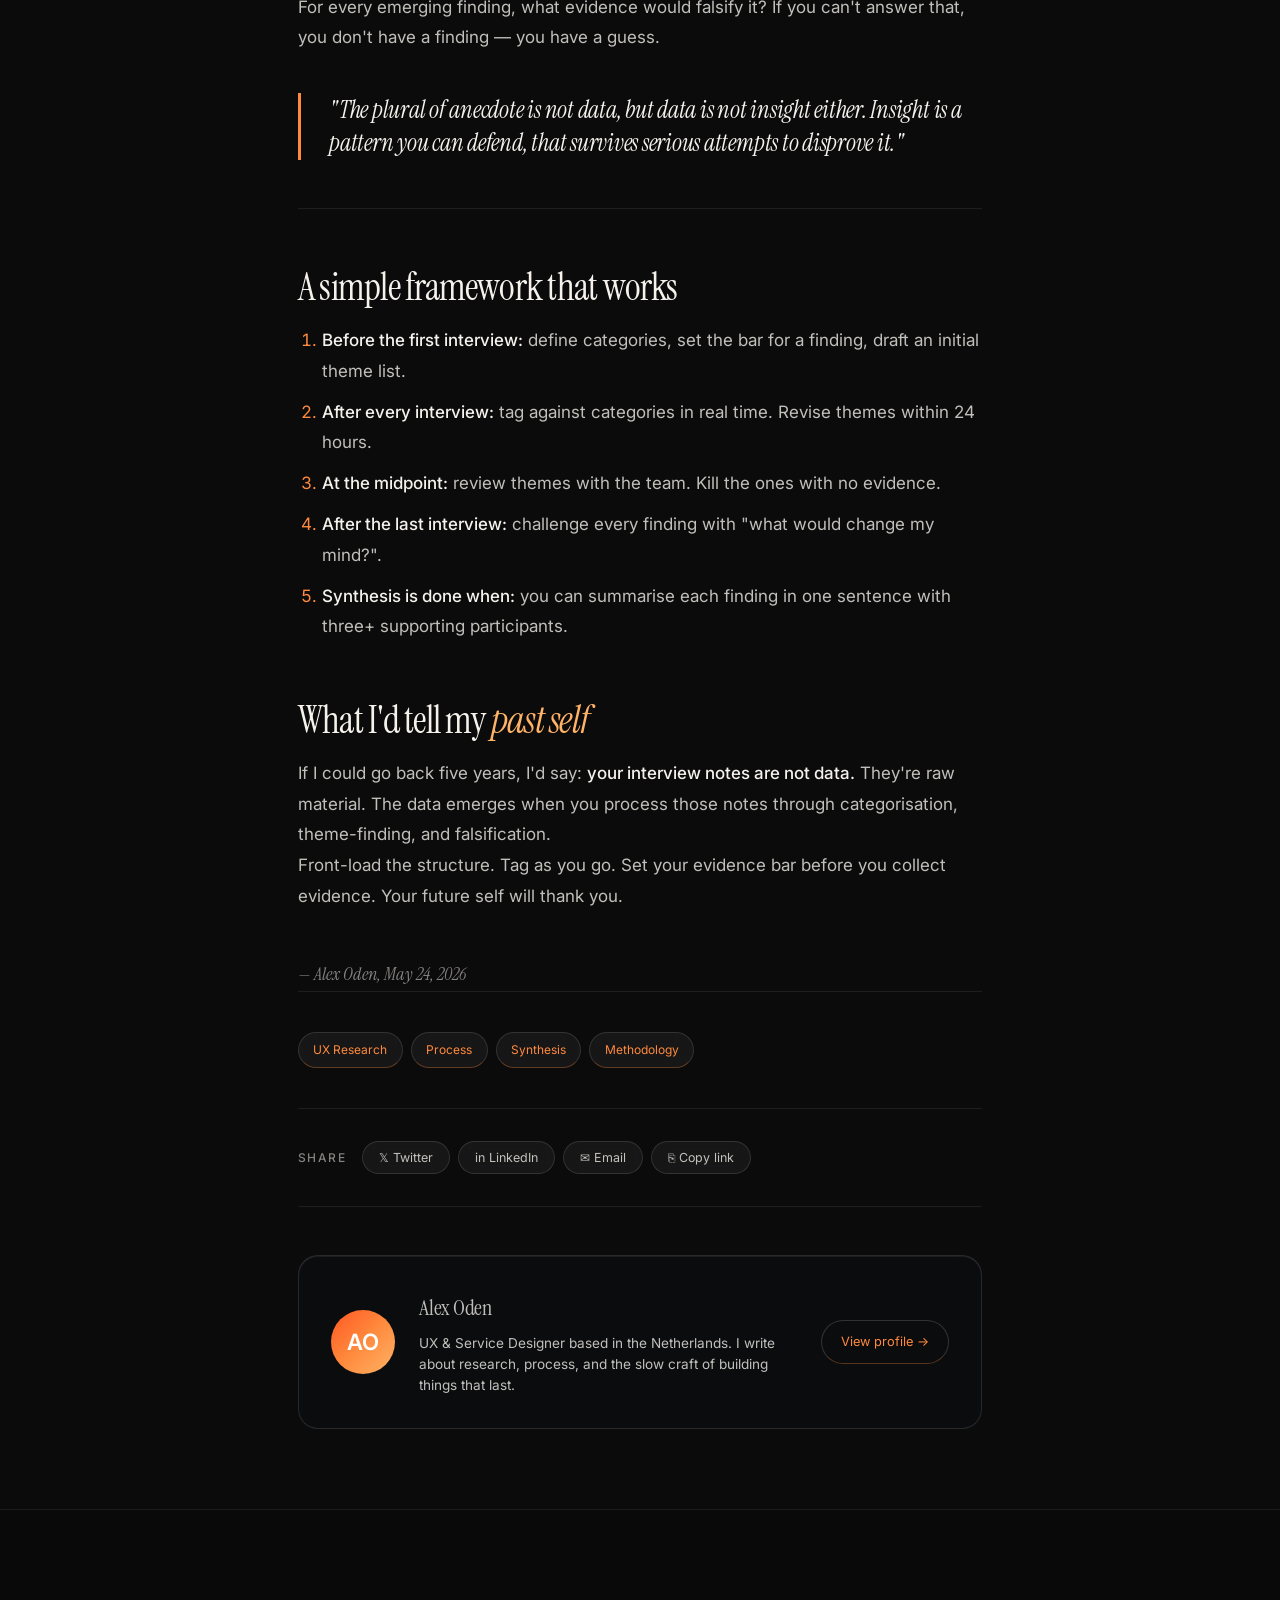
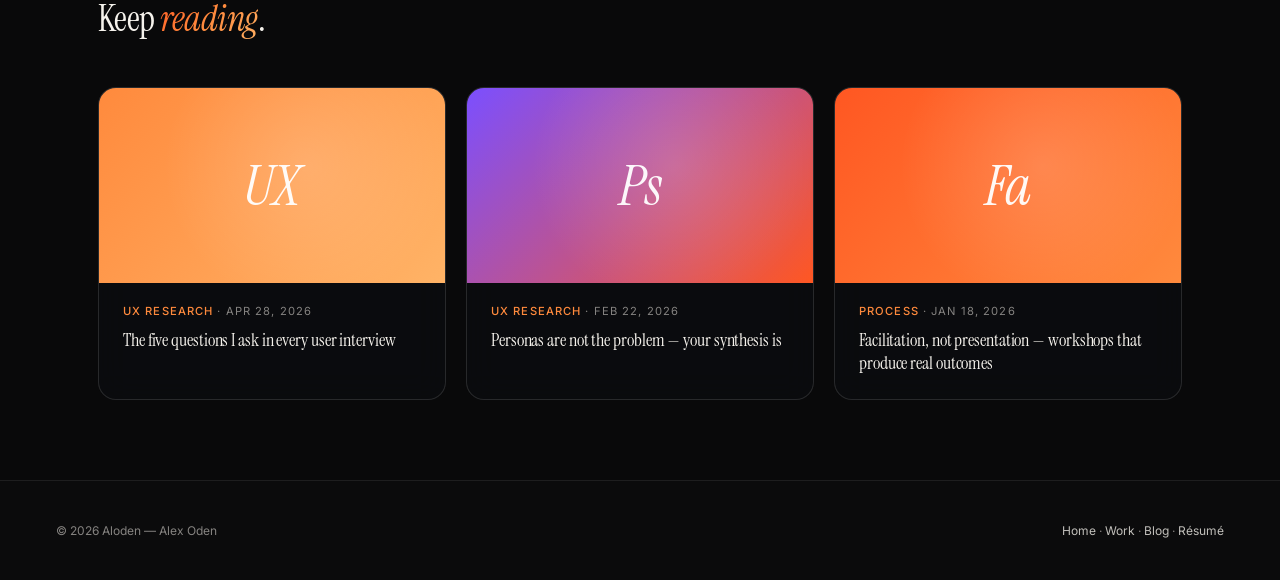
==== commit de4aaffb: "Add interactive wave background + frosted-glass panels - New assets/js/wave-bg.js: dependency-free c" ====
--- a/blog-single.html
+++ b/blog-single.html
@@ -7,7 +7,7 @@
 <link rel="preconnect" href="https://fonts.googleapis.com">
 <link rel="preconnect" href="https://fonts.gstatic.com" crossorigin>
 <link href="https://fonts.googleapis.com/css2?family=Instrument+Serif:ital@0;1&family=Inter:wght@300;400;500;600&display=swap" rel="stylesheet">
-<link rel="stylesheet" href="assets/css/styles.css">
+<link rel="stylesheet" href="assets/css/styles.css?v=2">
 <style>
 /* ===== PAGE-SPECIFIC: blog-single.html ===== */
 .progress{position:fixed;top:var(--nh);left:0;right:0;height:2px;z-index:99;background:transparent}
@@ -55,25 +55,25 @@
 .article-figure-img::after{content:'';position:absolute;inset:0;background:radial-gradient(circle at 70% 30%,rgba(255,138,61,.4),transparent 60%)}
 .article-figure-cap{padding:.85rem 0 0;font-size:.8rem;color:var(--ts);text-align:center;font-style:italic;font-family:var(--fd)}
 .post-tags{display:flex;flex-wrap:wrap;gap:.5rem;padding:2.5rem 0;border-top:1px solid var(--line)}
-.post-tag{font-size:.75rem;padding:.4rem .9rem;border-radius:99px;background:var(--bg2);border:1px solid var(--line);color:var(--tm);text-decoration:none;transition:all .25s}
+.post-tag{font-size:.75rem;padding:.4rem .9rem;border-radius:99px;background:var(--glass-chip);backdrop-filter:var(--glass-blur-sm);-webkit-backdrop-filter:var(--glass-blur-sm);border:1px solid var(--glass-border);color:var(--tm);text-decoration:none;transition:all .25s}
 .post-tag:hover{border-color:var(--o-border);color:var(--o2);background:var(--o-soft)}
 .share{display:flex;align-items:center;gap:1rem;padding:2rem 0;border-top:1px solid var(--line);border-bottom:1px solid var(--line);flex-wrap:wrap}
 .share-lbl{font-size:.75rem;letter-spacing:.12em;text-transform:uppercase;color:var(--ts);font-weight:500}
 .share-buttons{display:flex;gap:.5rem;flex-wrap:wrap}
-.share-btn{display:inline-flex;align-items:center;gap:.45rem;padding:.5rem 1rem;border-radius:99px;background:var(--bg2);border:1px solid var(--line);color:var(--tm);font-size:.78rem;text-decoration:none;cursor:pointer;transition:all .25s;font-family:inherit}
+.share-btn{display:inline-flex;align-items:center;gap:.45rem;padding:.5rem 1rem;border-radius:99px;background:var(--glass-chip);backdrop-filter:var(--glass-blur-sm);-webkit-backdrop-filter:var(--glass-blur-sm);border:1px solid var(--glass-border);color:var(--tm);font-size:.78rem;text-decoration:none;cursor:pointer;transition:all .25s;font-family:inherit}
 .share-btn:hover{border-color:var(--o-border);color:var(--o2);background:var(--o-soft)}
-.author-card{margin-top:3rem;padding:2rem;background:var(--bg2);border:1px solid var(--line);border-radius:20px;display:flex;align-items:center;gap:1.5rem;flex-wrap:wrap}
+.author-card{margin-top:3rem;padding:2rem;background:var(--glass);backdrop-filter:var(--glass-blur);-webkit-backdrop-filter:var(--glass-blur);border:1px solid var(--glass-border);border-radius:20px;display:flex;align-items:center;gap:1.5rem;flex-wrap:wrap}
 .author-card-avatar{width:64px;height:64px;border-radius:50%;background:var(--o-grad);display:flex;align-items:center;justify-content:center;color:#fff;font-size:1.4rem;font-weight:600;flex-shrink:0}
 .author-card-info{flex:1;min-width:200px}
 .author-card-name{font-family:var(--fd);font-size:1.4rem;font-weight:400;margin-bottom:.25rem;letter-spacing:-.01em}
 .author-card-bio{font-size:.85rem;color:var(--tm);line-height:1.55}
 .author-card-link{display:inline-flex;align-items:center;gap:.4rem;padding:.6rem 1.2rem;border-radius:99px;background:transparent;border:1px solid var(--line2);color:var(--t);text-decoration:none;font-size:.8rem;transition:all .25s}
 .author-card-link:hover{background:var(--o-soft);border-color:var(--o-border);color:var(--o2)}
-.related{padding:5rem 0;background:var(--bg2);border-top:1px solid var(--line)}
+.related{padding:5rem 0;background:var(--glass-veil);border-top:1px solid var(--line)}
 .related-h{font-family:var(--fd);font-size:clamp(1.75rem,3vw,2.25rem);font-weight:400;letter-spacing:-.015em;margin-bottom:2.5rem}
 .related-h em{font-style:italic}
 .related-grid{display:grid;grid-template-columns:repeat(3,1fr);gap:1.25rem}
-.related-card{display:flex;flex-direction:column;background:var(--bg);border:1px solid var(--line);border-radius:18px;overflow:hidden;text-decoration:none;color:inherit;transition:border-color .3s,transform .3s}
+.related-card{display:flex;flex-direction:column;background:var(--glass);backdrop-filter:var(--glass-blur);-webkit-backdrop-filter:var(--glass-blur);border:1px solid var(--glass-border);border-radius:18px;overflow:hidden;text-decoration:none;color:inherit;transition:border-color .3s,transform .3s}
 .related-card:hover{border-color:var(--o-border);transform:translateY(-4px)}
 .related-visual{aspect-ratio:16/9;display:flex;align-items:center;justify-content:center;position:relative}
 .related-visual::before{content:'';position:absolute;inset:0;background:radial-gradient(circle at 60% 40%,rgba(255,255,255,.15),transparent 60%)}
@@ -245,6 +245,7 @@
   <span><a href="index.html">Home</a> · <a href="work.html">Work</a> · <a href="blog.html">Blog</a> · <a href="resume.html">Résumé</a></span>
 </footer>
 
+<script src="assets/js/wave-bg.js?v=2" defer></script>
 <script src="assets/js/main.js" defer></script>
 </body>
 </html>
--- a/assets/css/styles.css
+++ b/assets/css/styles.css
@@ -17,8 +17,8 @@
   --line2:rgba(255,255,255,0.16);
   /* Text */
   --t:#F5F2EC;
-  --tm:rgba(245,242,236,0.62);
-  --ts:rgba(245,242,236,0.32);
+  --tm:rgba(245,242,236,0.78);
+  --ts:rgba(245,242,236,0.52);
   /* Orange brand palette */
   --o1:#FF5722;
   --o2:#FF8A3D;
@@ -34,6 +34,25 @@
   /* Layout */
   --nh:64px;
   --wrap:1440px;
+  /* Frosted glass — moderate opacity (readable) + backdrop blur.
+     Tune the whole site's glass from here. */
+  --glass:rgba(13,14,17,0.6);           /* card / panel fill (darkened) */
+  --glass-hover:rgba(20,21,25,0.74);    /* card / panel fill on hover   */
+  --glass-chip:rgba(255,255,255,0.05);  /* small pills & chips          */
+  --glass-border:rgba(255,255,255,0.12);/* glass edge                   */
+  --glass-veil:rgba(9,9,11,0.72);       /* translucent section bands    */
+  --glass-blur:blur(16px) saturate(135%);
+  --glass-blur-sm:blur(10px) saturate(120%);
+}
+/* Lighter blur on small screens — many glass panels over the animated
+   wave is the costlier path, so we ease the GPU load on phones. */
+@media(max-width:640px){
+  :root{--glass-blur:blur(11px) saturate(125%);--glass-blur-sm:blur(7px) saturate(115%)}
+}
+/* A faint top sheen so the frosted panels read as glass even when dark. */
+.svc,.pcard,.case-meta-cell,.stat,.case-nav-card,.featured-post,.post,
+.newsletter,.author-card,.related-card,.resume-meta-cell,.cert{
+  box-shadow:inset 0 1px 0 rgba(255,255,255,0.07);
 }
 
 html{scroll-behavior:smooth}
@@ -158,14 +177,14 @@
 
 /* ---------- 6. TAGS / PILLS / SKILLS ---------- */
 .tag,.pcard-tag{font-size:.7rem;padding:.25rem .7rem;border-radius:99px;background:rgba(255,255,255,.06);color:var(--tm);border:1px solid var(--line)}
-.skill{font-size:.8rem;padding:.4rem .9rem;border-radius:99px;border:1px solid var(--line);color:var(--tm);background:var(--bg2);transition:all .25s}
+.skill{font-size:.8rem;padding:.4rem .9rem;border-radius:99px;border:1px solid var(--glass-border);color:var(--tm);background:var(--glass-chip);backdrop-filter:var(--glass-blur-sm);-webkit-backdrop-filter:var(--glass-blur-sm);transition:all .25s}
 .skill:hover{border-color:var(--o-border);color:var(--t);background:var(--o-soft)}
 .skill.primary{background:var(--o-soft);color:var(--o2);border-color:var(--o-border)}
 .skill-cloud{display:flex;flex-wrap:wrap;gap:.5rem}
 
 /* ---------- 7. PROJECT CARDS ---------- */
 .project-grid{display:grid;grid-template-columns:repeat(2,1fr);gap:1.5rem}
-.pcard{position:relative;background:var(--bg2);border:1px solid var(--line);border-radius:20px;padding:1.5rem;overflow:hidden;text-decoration:none;color:inherit;transition:border-color .3s,transform .3s;cursor:pointer;display:flex;flex-direction:column}
+.pcard{position:relative;background:var(--glass);backdrop-filter:var(--glass-blur);-webkit-backdrop-filter:var(--glass-blur);border:1px solid var(--glass-border);border-radius:20px;padding:1.5rem;overflow:hidden;text-decoration:none;color:inherit;transition:border-color .3s,transform .3s;cursor:pointer;display:flex;flex-direction:column}
 .pcard:hover{border-color:var(--o-border);transform:translateY(-4px)}
 .pcard.featured{grid-column:span 2}
 .pcard-visual{position:relative;aspect-ratio:16/9;border-radius:14px;overflow:hidden;margin-bottom:1.25rem;background:var(--bg3);display:flex;align-items:center;justify-content:center}
